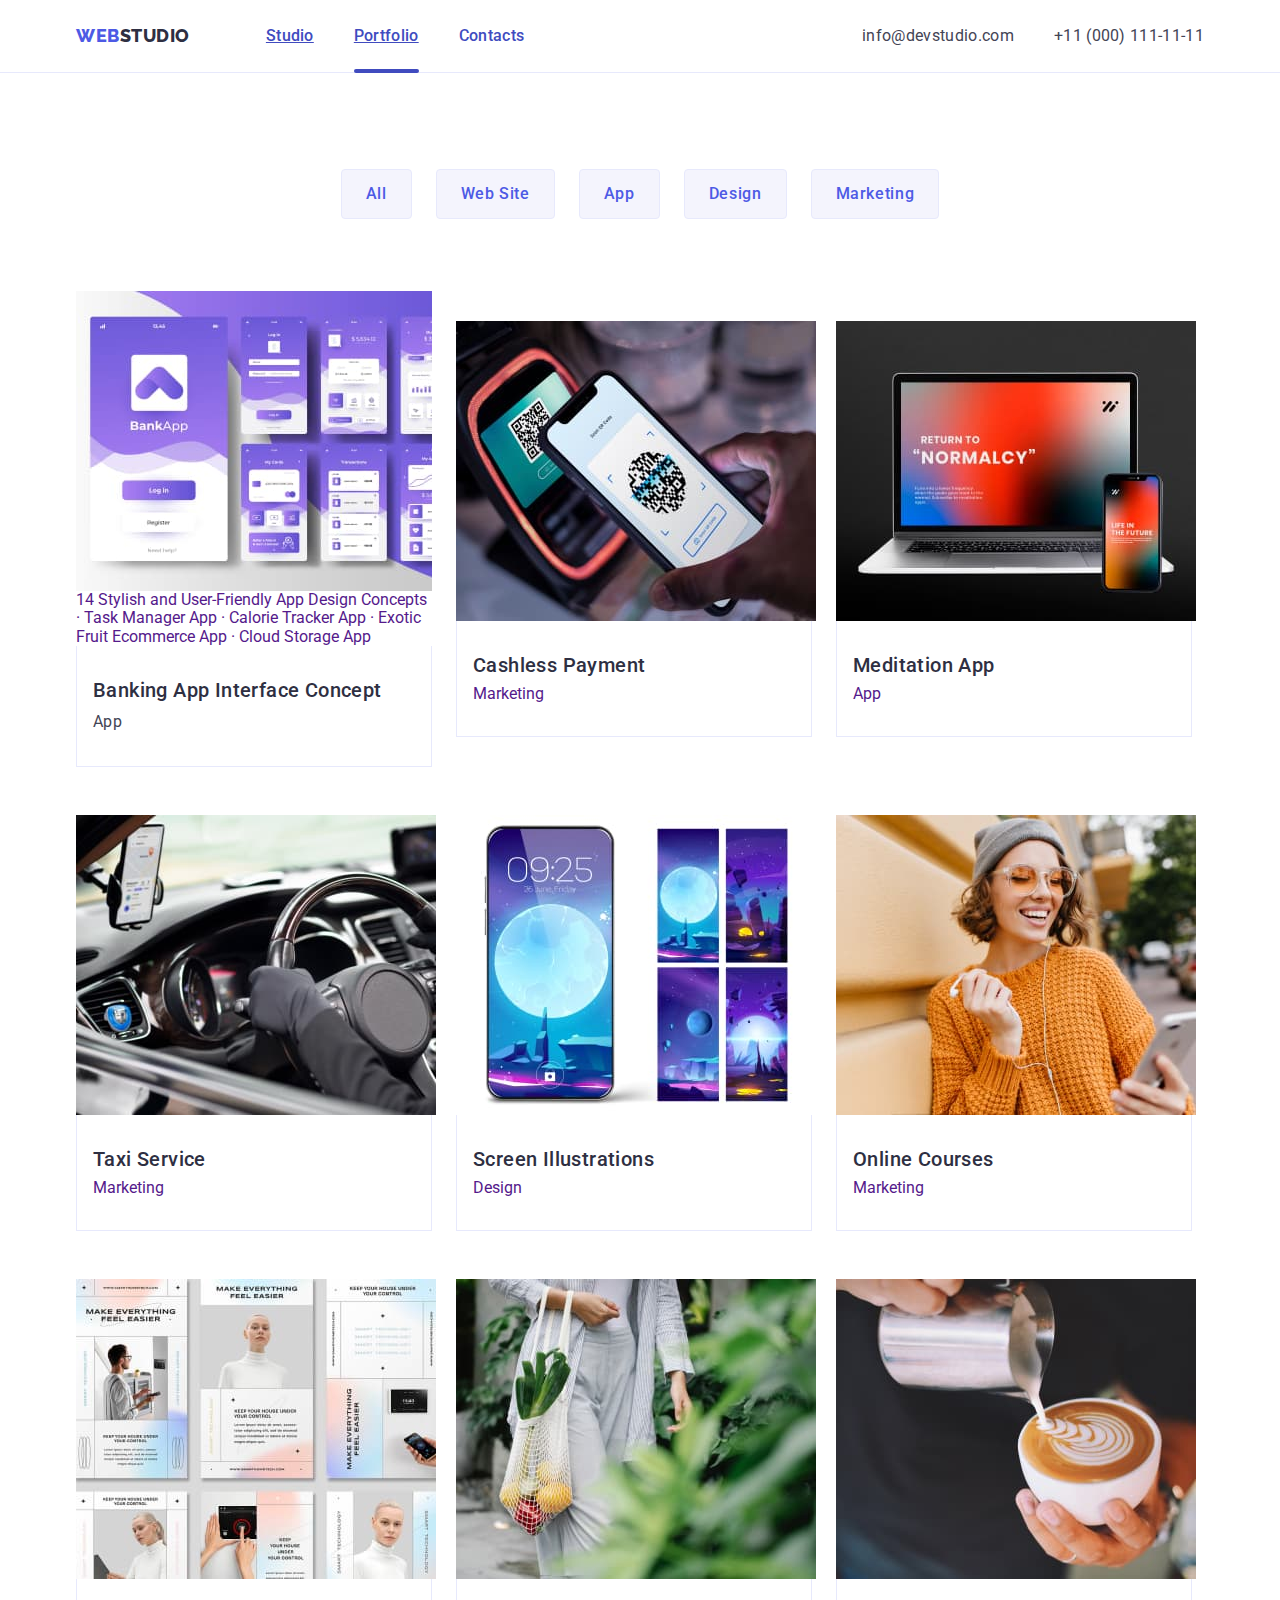
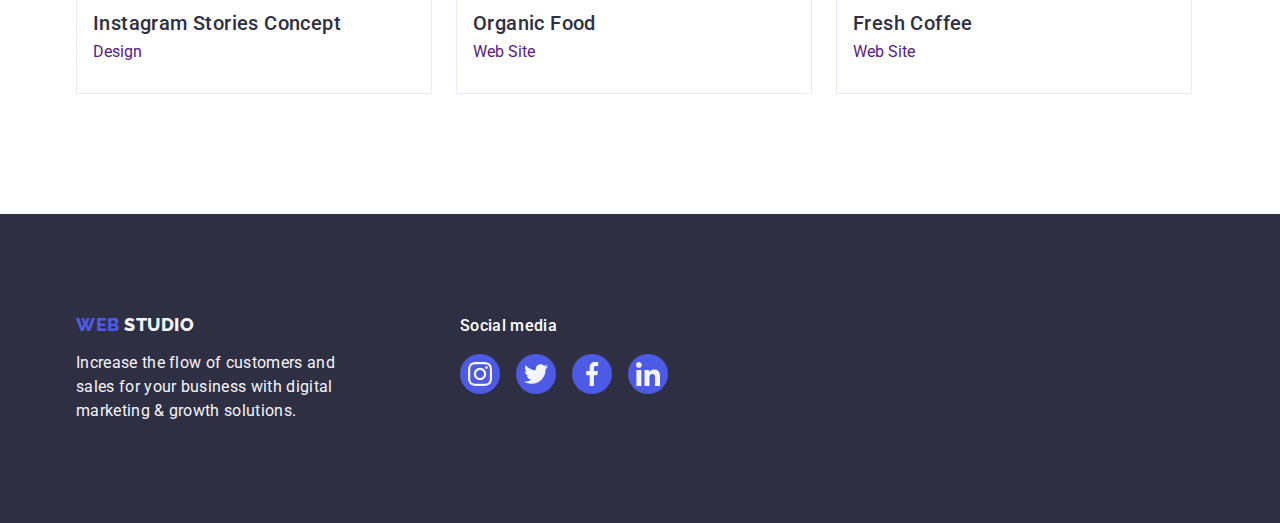
==== portfolio.html @ 6bf04307 "Update portfolio.html" ====
<!DOCTYPE html>
<html lang="en">
  <head>
    <meta charset="UTF-8" />
    <meta http-equiv="X-UA-Compatible" content="IE=edge" />
    <meta name="viewport" content="width=1440x2592, initial-scale=1.0" />
    <title>Webstudio</title>
    <link
      rel="stylesheet"
      href="https://cdnjs.cloudflare.com/ajax/libs/modern-normalize/1.0.0/modern-normalize.min.css"
    />
    <link class="link" rel="preconnect" href="https://fonts.googleapis.com" />
    <link
      class="link"
      rel="preconnect"
      href="https://fonts.gstatic.com"
      crossorigin
    />
    <link
      class="link"
      href="https://fonts.googleapis.com/css2?family=Raleway:wght@800&amp;family=Roboto:wght@400;500;700&amp;display=swap"
      rel="stylesheet"
    />
    <link class="link" rel="stylesheet" href="./css/style.css" />
  </head>
  <body class="body-fonts">
    <header class="main-logo">
      <div class="container header-styles">
        <nav class="list">
          <a href="./index.html" class="logo-link logo-hedaer link"
            >Web<span class="style-logos-logo">Studio</span></a
          >
          <!-- NAVIGATION -->
          <ul class="nav-list list">
            <li class="nav-item">
              <a class="nav-link nav-link" href="./index.html">Studio</a>
            </li>
            <li class="nav-item">
              <a class="nav-link current" href="./portfolio.html">Portfolio</a>
            </li>
            <li class="nav-item">
              <a class="nav-link link" href="">Contacts</a>
            </li>
          </ul>
        </nav>
        <!-- CONTACTS LIST -->
        <address class="address-list">
          <ul class="list address-style">
            <li>
              <a class="contact-link link" href="mailto:info@devstudio.com"
                >info@devstudio.com</a
              >
            </li>
            <li>
              <a class="contact-link link" href="tel:+110001111111"
                >+11 (000) 111-11-11</a
              >
            </li>
          </ul>
        </address>
      </div>
    </header>
    <!-- HERO -->
    <main>
      <section class="section-style-portfolio">
        <div class="container">
          <h1 hidden class="visually-hidden">Щоб було</h1>
          <ul class="button list">
            <li>
              <button class="button-all" type="button">All</button>
            </li>
            <li>
              <button class="button-all" type="button">Web Site</button>
            </li>
            <li>
              <button class="button-all" type="button">App</button>
            </li>
            <li>
              <button class="button-all" type="button">Design</button>
            </li>
            <li>
              <button class="button-all" type="button">Marketing</button>
            </li>
          </ul>
          <ul class="image list">
            <li class="image-list">
              <a href class="portfolio-link link">
                <div class="portfolio-link-warp">
                  <img
                    src="./images/portfolio1.jpg"
                    alt="Project_Card_1"
                    width="360"
                  />
                  <p>
                    14 Stylish and User-Friendly App Design Concepts · Task
                    Manager App · Calorie Tracker App · Exotic Fruit Ecommerce
                    App · Cloud Storage App
                  </p>
                </div>
                <div class="portfolio-style">
                  <h2 class="portfolio-item">Banking App Interface Concept</h2>
                  <p class="portfolio-list-text">App</p>
                </div>
              </a>
            </li>
            <li class="image-list">
              <a class="portfolio-link link" href="">
                <img
                  src="./images/portfolio2.jpg"
                  alt="Project_Card_2"
                  width="360"
                />
                <div class="portfolio-style">
                  <h2 class="portfolio-item">Cashless Payment</h2>
                  <p class="portfolio-list">Marketing</p>
                </div>
              </a>
            </li>
            <li class="image-list">
              <a class="portfolio-link link" href="">
                <img
                  src="./images/portfolio3.jpg"
                  alt="Project_Card_3"
                  width="360"
                />
                <div class="portfolio-style">
                  <h2 class="portfolio-item">Meditation App</h2>
                  <p class="portfolio-list">App</p>
                </div>
              </a>
            </li>
            <li class="image-list">
              <a class="portfolio-link link" href="">
                <img
                  src="./images/portfolio4.jpg"
                  alt="Project_Card_4"
                  width="360"
                />
                <div class="portfolio-style">
                  <h2 class="portfolio-item">Taxi Service</h2>
                  <p class="portfolio-list">Marketing</p>
                </div>
              </a>
            </li>
            <li class="image-list">
              <a class="portfolio-link link" href="">
                <img
                  src="./images/portfolio5.jpg"
                  alt="Project_Card_5"
                  width="360"
                />
                <div class="portfolio-style">
                  <h2 class="portfolio-item">Screen Illustrations</h2>
                  <p class="portfolio-list">Design</p>
                </div>
              </a>
            </li>
            <li class="image-list">
              <a class="portfolio-link link" href="">
                <img
                  src="./images/portfolio6.jpg"
                  alt="Project_Card_6"
                  width="360"
                />
                <div class="portfolio-style">
                  <h2 class="portfolio-item">Online Courses</h2>
                  <p class="portfolio-list">Marketing</p>
                </div>
              </a>
            </li>
            <li class="image-list">
              <a class="portfolio-link link" href="">
                <img
                  src="./images/portfolio7.jpg"
                  alt="Project_Card_7"
                  width="360"
                />
                <div class="portfolio-style">
                  <h2 class="portfolio-item">Instagram Stories Concept</h2>
                  <p class="portfolio-list">Design</p>
                </div>
              </a>
            </li>
            <li class="image-list">
              <a class="portfolio-link link" href="">
                <img
                  src="./images/portfolio8.jpg"
                  alt="Project_Card_8"
                  width="360"
                />
                <div class="portfolio-style">
                  <h2 class="portfolio-item">Organic Food</h2>
                  <p class="portfolio-list">Web Site</p>
                </div>
              </a>
            </li>
            <li class="image-list">
              <a class="portfolio-link link" href="">
                <img
                  src="./images/portfolio9.jpg"
                  alt="Project_Card_9"
                  width="360"
                />
                <div class="portfolio-style">
                  <h2 class="portfolio-item">Fresh Coffee</h2>
                  <p class="portfolio-list">Web Site</p>
                </div>
              </a>
            </li>
          </ul>
        </div>
      </section>
    </main>
    <footer class="logo-color-list">
      <div class="portfolio-container container">
        <div class="portfolio-logo">
          <a class="logo-link logo-footer link" href="./index.html">
            Web <span class="footer-logo">Studio</span></a
          >
          <p class="footer-item">
            Increase the flow of customers and sales for your business with
            digital marketing & growth solutions.
          </p>
        </div>
        <div>
          <p class="portfolio-media">Social media</p>
          <ul class="social-media-list list">
            <li class="social-media-item">
              <a href="" class="social-items">
                <svg class="media-logo" width="24" height="24">
                  <use href="./images/icons.svg#icon-instagram"></use>
                </svg>
              </a>
            </li>
            <li class="social-media-item">
              <a href="" class="social-items">
                <svg class="media-logo" width="24" height="24">
                  <use href="./images/icons.svg#icon-twitter"></use>
                </svg>
              </a>
            </li>
            <li class="social-media-item">
              <a href="" class="social-items">
                <svg class="media-logo" width="24" height="24">
                  <use href="./images/icons.svg#icon-facebook"></use>
                </svg>
              </a>
            </li>
            <li class="social-media-item">
              <a href="" class="social-items">
                <svg class="media-logo" width="24" height="24">
                  <use href="./images/icons.svg#icon-linkedin"></use>
                </svg>
              </a>
            </li>
          </ul>
        </div>
      </div>
    </footer>
  </body>
</html>
---- css/style.css ----
:root {
    --background-color: #ffffff;
    --color-button: #FFFFFF;
    --background-button: #404BBF;
}

p,
h1,
h2,
h3,
h4,
h5,
h6 {
    margin: 0;
}

ul,
ol {
    margin: 0;
    padding: 0;
}


.body-fonts {
    font-family: 'Roboto', sans-serif;
    color: #434455;
    background-color: #ffffff;
}

.link {
    text-decoration: none;
}

.list {
    list-style: none;
    margin: 0;
    padding: 0;
}

.footer-list-syle {
    background-color: #2e2f42
}

/* LOGO */

.logo-linked link {
    font-family: 'Raleway';
    font-style: normal;
    font-weight: 800;
    font-size: 18px;
    line-height: 21px;
    letter-spacing: 0.03em;
    text-transform: uppercase;
    color: #4D5AE5;
    margin-right: 76;
}


.address-list {
    font-style: normal;
    color: #434455;
}

/* CONTACTS */
.nav-link {
    font-family: 'Roboto';
    font-style: normal;
    font-weight: 500;
    font-size: 16px;
    line-height: 24px;
    letter-spacing: 0.02em;
    color: #2E2F42;
    padding: 24px 0;
    display: block;
    margin: auto;
    flex: none;
    order: 1;
    flex-grow: 0;
    position: relative;
    transition: color 250ms cubic-bezier(0.4, 0, 0.2, 1);
    color: #404bbf;
}

.nav-link.current {
    color: #404bbf;
    transition: color 250ms cubic-bezier(0.4, 0, 0.2, 1);
}

.nav-link::after {
    content: '';
    position: absolute;
    left: 0;
    bottom: -1px;
    height: 4px;
    width: 100%;
    height: 4px;
    background-color: #404bbf;
    border-radius: 2px;
    transition: transform 250ms linear;
    transform: scaleX(0);
    transform-origin: right;
}

.nav-link:hover::after,
.nav-link:focus::after,
.nav-link.current::after {
    transform: scaleX(1);
    transform-origin: left;
}

.nav-list {
    display: flex;
    gap: 40px;
    margin: 0 auto;
}


.contact-link {
    font-family: 'Roboto';
    font-style: normal;
    font-weight: 400;
    font-size: 16px;
    line-height: 24px;
    letter-spacing: 0.02em;
    color: #434455;
    transition: color 250ms cubic-bezier(0.4, 0, 0.2, 1);
}

.address-style {
    display: flex;
    gap: 40px;
}

.address-list {
    margin-left: auto;
}


.contact-link:hover,
.contact-link:focus,
.nav-link:hover,
.nav-link:focus {
    color: var(--color-primary);
}

:root {
    --color-primary: #404bbf;
}

/* BUTTON */

.text-style {
    font-family: 'Roboto';
    font-style: normal;
    font-weight: 900;
    font-size: 56px;
    line-height: 1.07;
    text-align: center;
    letter-spacing: 0.02em;
    color: #FFFFFF;
    max-width: 496px;
    margin: auto;
    margin-bottom: 64px;
}

.section-style {
    background-color: #2e2f42;
    background-image: linear-gradient(rgba(46, 47, 66, 0.7), rgba(46, 47, 66, 0.7)), url(../images/hero-logo.jpg);
    max-width: 1440px;
    background-repeat: no-repeat;
    background-position: center;
    background-size: cover;
    margin: 0 auto;
}

/* BUTTON */

.btn-style {
    font-family: "Roboto", sans-serif;
    font-style: normal;
    font-weight: 500;
    font-size: 16px;
    line-height: 1.5;
    letter-spacing: 0.04em;
    color: #FFFFFF;
    background-color: #4D5AE5;
    cursor: pointer;
    transition: background-color 250ms cubic-bezier(0.4, 0, 0.2, 1);
}

.btn-style {
    min-width: 169px;
    height: 56px;
    border: none;
    border-radius: 4px;
    display: block;
    margin: auto;
}

.btn-style:focus,
.btn-style:hover {
    background-color: #404BBF;
}

.section-style {
    color: #2e2f42;
    padding: 188px 0;
}

/* HERO */

.hero-list {
    font-weight: 500;
    font-size: 20px;
    line-height: 1.2;
    letter-spacing: 0.02em;
    text-transform: capitalize;
    color: #2E2F42;
    margin-bottom: 8px;

}

.hero-item {
    font-size: 16px;
    line-height: 1.5;
    letter-spacing: 0.02em;
    color: #434455;
    margin: auto;
}

.hero-item-list {
    background-color: #FFFFFF;
    width: calc((100% - 72px) / 4)
}

.section-style-hero {
    padding: 120px 0;
}

.visually-hidden {
    position: absolute;
    width: 1px;
    height: 1px;
    margin: -1px;
    border: 0;
    padding: 0;
    white-space: nowrap;
    clip-path: inset(100%);
    clip: rect(0 0 0 0);
    overflow: hidden;
}

.hero-item-lists {
    gap: 24px;
}

/* GOAL LIST */

.goal-list {
    font-weight: 700;
    font-size: 36px;
    line-height: 1.11;
    text-align: center;
    letter-spacing: 0.02em;
    text-transform: capitalize;
    color: #2E2F42;
    margin-bottom: 72px;
}

.goal-item-list {
    background-color: #FFFFFF;
    width: calc((100% - 48px) / 3);
}

.list-goal {
    display: flex;
    gap: 24px;
}

.goal-style {
    padding-bottom: 120px;
}

/* TEAM */

.team {
    font-weight: 700;
    font-size: 36px;
    line-height: 1.11;
    text-align: center;
    letter-spacing: 0.02em;
    text-transform: capitalize;
    color: #2e2f42;
    background-color: #F4F4FD;
}

.team-list {
    font-weight: 700;
    font-size: 36px;
    line-height: 1.11;
    text-align: center;
    letter-spacing: 0.02em;
    text-transform: capitalize;
    color: #2e2f42;
    margin-bottom: 72px;
}

.team-item {
    font-weight: 500;
    font-size: 20px;
    line-height: 1.2;
    text-align: center;
    letter-spacing: 0.02em;
    color: #2e2f42;
    margin-bottom: 8px;
}

.team-post {
    font-weight: 400;
    font-size: 16px;
    line-height: 1.5;
    text-align: center;
    letter-spacing: 0.02em;
    color: #434455;

}

.team-item-list {
    background-color: #FFFFFF;
    border-radius: 0px 0px 4px 4px;
    box-shadow: 0px 1px 6px rgba(46, 47, 66, 0.08), 0px 1px 1px rgba(46, 47, 66, 0.16), 0px 2px 1px rgba(46, 47, 66, 0.08);
}

.team {
    padding: 120px 0;
}

.ul-list {
    gap: 24px;
    display: flex;
}

.team-name {
    padding: 32px 16px;
    text-align: center;
    margin-bottom: 8px;
}



/* FUTER PORFOLIO */

.style-logos-item {
    color: #2e2f42;
}

.footer-logo {
    font-family: 'Raleway', sans-serif;
    font-weight: 800;
    font-size: 18px;
    line-height: 1.17;
    letter-spacing: 0.03em;
    text-transform: uppercase;
    color: #F4F4FD;
}

.portfolio-item {
    font-family: 'Roboto';
    font-style: normal;
    font-weight: 400;
    font-size: 16px;
    line-height: 1.5;
    color: #F4F4FD;
    letter-spacing: 0.02em;
}

/* HEADER LOGO */
.style-logos-logo {
    color: #2E2F42;

}

/* FOTER LOGO */

.style-logos-down {
    color: #F4F4FD;
}

.logo-color-list {
    background-color: #2e2f42;
    padding: 100px 0;
}

.footer-item {
    font-style: normal;
    font-weight: 400;
    font-size: 16px;
    line-height: 1.5;
    letter-spacing: 0.02em;
    color: #F4F4FD;
    margin: 0;
    width: 264px;
}

/* HEADER LOGO  */

.logo-link {
    font-family: 'Raleway', sans-serif;
    font-style: normal;
    font-weight: 800;
    font-size: 18px;
    line-height: 1.17;
    letter-spacing: 0.03em;
    text-transform: uppercase;
    color: #4d5ae5;
}

.logo-hedaer {
    margin-right: 76px
}

.logo-footer {
    display: inline-block;
    margin-bottom: 16px;
}

/* Portfolio */

.list {
    list-style: none;
}

.section-style-portfolio {
    padding-top: 96px;
    padding-bottom: 120px;
}

/* Button Portfolio */

.button-all {
    font-family: "Roboto", sans-serif;
    font-weight: 500;
    font-size: 16px;
    line-height: 1.5;
    letter-spacing: 0.04em;
    cursor: pointer;
    color: #4d5ae5;
    background-color: #F4F4FD;
    transition: color 250ms cubic-bezier(0.4, 0, 0.2, 1),
        background-color 250ms cubic-bezier(0.4, 0, 0.2, 1),
        border-color 250ms cubic-bezier(0.4, 0, 0.2, 1),
        box-shadow 250ms cubic-bezier(0.4, 0, 0.2, 1);
}

.button-all {
    padding: 12px 24px;
    border: 1px solid #e7e9fc;
    border-radius: 4px;
}

.button-all:hover,
.button-all:focus {
    background: var(--background-button);
    color: var(--color-button);
    border: 1px solid transparent;
    box-shadow: 0px 3px 1px rgba(0, 0, 0, 0.1), 0px 2px 1px rgba(0, 0, 0, 0.08), 0px 2px 2px rgba(0, 0, 0, 0.12);
}

.link {
    text-decoration: none;
    display: block;
}

.link:hover {
    box-shadow:
        0px 1px 6px rgba(46, 47, 66, 0.08),
        0px 1px 1px rgba(46, 47, 66, 0.16),
        0px 2px 1px rgba(46, 47, 66, 0.08);
}

.link:focus {
    box-shadow:
        0px 1px 6px rgba(46, 47, 66, 0.08),
        0px 1px 1px rgba(46, 47, 66, 0.16),
        0px 2px 1px rgba(46, 47, 66, 0.08);
}

.portfolio-item {
    font-weight: 500;
    font-size: 20px;
    line-height: 1.2;
    letter-spacing: 0.02em;
    color: #2e2f42;
    margin-bottom: 8px;
}

.portfolio-list-text {
    font-size: 16px;
    line-height: 1.5;
    letter-spacing: 0.02em;
    color: #434455;
}

.portfolio-link {
    transition: box-shadow 250ms cubic-bezier(0.4, 0, 0.2, 1);
}

.portfolio-link-warp {
    position: relative;
    overflow: hidden;
}

.portfolio-link-warp:hover,
.portfolio-link-warp:focus {
    transform: translateY(0%);
}

.paragrahp-text {
    position: absolute;
    top: 0;
    color: #F4F4FD;
    font-weight: 400;
    font-size: 16px;
    line-height: 24px;
    letter-spacing: 0.02em;
    background: #4D5AE5;
    left: 0;
    width: 100%;
    height: 100%;
    padding: 40px 32px;
    transform: translateY(100%);
    transition: transform 250ms cubic-bezier(0.4, 0, 0.2, 1);
}

.image-list {
    width: calc((100% - 60px)/3);
    position: relative;
}

.main-logo {
    border-bottom: 1px solid #e7e9fc
}

.button {
    justify-content: center;
    gap: 24px;
    margin-bottom: 72px;
}

.portfolio-style {
    padding: 32px 16px;
    border: 1px solid #e7e9fc;
    border-top: none;
}

.portfolio-container {
    display: flex;
    align-items: baseline;
}

.portfolio-logo {
    margin-right: 120px
}

.portfolio-media {
    font-weight: 500;
    font-size: 16px;
    line-height: 1.5;
    letter-spacing: 0.02em;
    color: #FFFFFF;
    margin-bottom: 16px;
}


/* IMAGE */
img {
    display: block;
}

.image {
    flex-wrap: wrap;
    column-gap: 24px;
    row-gap: 48px;
}


/* HEADER */

.header-style {
    border-bottom: 1px solid #e7e9fc;
    box-shadow: 0px 2px 1px rgba(46, 47, 66, 0.08),
        0px 1px 1px rgba(46, 47, 66, 0.16),
        0px 1px 6px rgba(46, 47, 66, 0.08);
}

.header-styles {
    display: flex;
    align-items: center;
}

.container {
    width: 1158px;
    padding: 0 15px;
    margin: 0 auto;
}

.list {
    display: flex;
    align-items: center;
}


.icon-list {
    display: flex;
    align-items: center;

    height: 112px;
    background-color: #f4f4fd;
    border-radius: 4px;
    margin-bottom: 8px;
    align-items: center;
    justify-content: center;
}

.icon-item {
    display: flex;
    justify-content: center;
}

.icon-listen {
    display: flex;
    gap: 24px;
    justify-content: center;
}


.icons-list {
    width: 40px;
    height: 40px;
}

.icon-link {
    width: 100%;
    height: 100%;
    background-color: #4d5ae5;
    border-radius: 50%;
    display: flex;
    align-items: center;
    justify-content: center;
    transition: background-color 250ms cubic-bezier(0.4, 0, 0.2, 1);
}

.icon-link:hover {
    background-color: #404bbf;
}

.icon-link:focus {
    background-color: #404bbf;
}

.icon-items {
    fill: #f4f4fd;
}

.futer-logotype {
    padding-top: 120px;
    padding-bottom: 120px;
}

.futer-fonts {
    font-size: 36px;
    line-height: 1.11;
    color: #2e2f42;
    margin-bottom: 72px;
    text-align: center;
}

.futer-client {
    display: flex;
    gap: 24px;
}

.list-client {
    width: calc((100% - 120px) / 6);
    height: 88px;
}

.client-item {
    width: 100%;
    height: 100%;
    border: 1px solid #8e8f99;
    border-radius: 4px;
    display: flex;
    align-items: center;
    justify-content: center;
    color: #8e8f99;
    transition: border-color 250ms cubic-bezier(0.4, 0, 0.2, 1),
        color 250ms cubic-bezier(0.4, 0, 0.2, 1)
}

.client-item:hover {
    border-color: #404bbf;
    color: #404bbf;
}

.client-item:focus {
    color: #404bbf;
    border-color: #404bbf;
}

.client-logo {
    fill: currentColor;
}

.footer-container {
    display: flex;
    align-items: baseline;
}

.footer-font {
    margin-right: 120px;
}

.social-media {
    font-weight: 500;
    font-size: 16px;
    line-height: 1.5;
    letter-spacing: 0.02em;
    color: #FFFFFF;
    margin-bottom: 16px;
}

.social-media-list {
    display: flex;
    gap: 16px;
}

.social-media-item {
    width: 40px;
    height: 40px;
}

.social-items {
    width: 100%;
    height: 100%;
    background-color: #4d5ae5;
    border-radius: 50%;
    display: flex;
    align-items: center;
    justify-content: center;
    transition: background-color 250ms cubic-bezier(0.4, 0, 0.2, 1);
}

.social-items:hover {
    background-color: #31d0aa;
}

.social-items:focus {
    background-color: #31d0aa;
}

.media-logo {
    fill: #f4f4fd;
}

.backdrop {
    position: fixed;
    top: 0;
    left: 0;
    height: 100%;
    background-color: rgba(46, 47, 66, 0.4);
    transition: opacity 250ms cubic-bezier(0.4, 0, 0.2, 1), visibility 250ms cubic-bezier(0.4, 0, 0.2, 1);
    width: 100%;
}

.is-hidden {
    opacity: 0;
    visibility: hidden;
    pointer-events: none;
}

.modal {
    position: absolute;
    top: 50%;
    left: 50%;
    transform: translate(-50%, -50%) scale(1);
    width: 408px;
    min-height: 584px;
    background: #fcfcfc;
    box-shadow: 0px 1px 1px rgba(0, 0, 0, 0.14), 0px 1px 3px rgba(0, 0, 0, 0.12), 0px 2px 1px rgba(0, 0, 0, 0.2);
    border-radius: 4px;
    transition: transform 250ms cubic-bezier(0.4, 0, 0.2, 1);
}

.modal-close-btn {
    position: absolute;
    top: 24px;
    right: 24px;
    width: 24px;
    height: 24px;
    border-radius: 50%;
    display: flex;
    align-items: center;
    justify-content: center;
    background-color: #e7e9fc;
    border: 1px solid rgba(0, 0, 0, 0.1);
    padding: 0;
    cursor: pointer;
    transition: background-color 250ms cubic-bezier(0.4, 0, 0.2, 1), border 250ms cubic-bezier(0.4, 0, 0.2, 1);
}

.modal-close-btn:hover,
.modal-close-btn:focus {
    color: #ffffff;
    background-color: #404bbf;
    border: none;
}


.modal-close-btn-icon {
    transition: fill 250ms cubic-bezier(0.4, 0, 0.2, 1);
}

.modal-close-btn:hover,
.modal-close-btn:focus {
    fill: #ffffff;
}
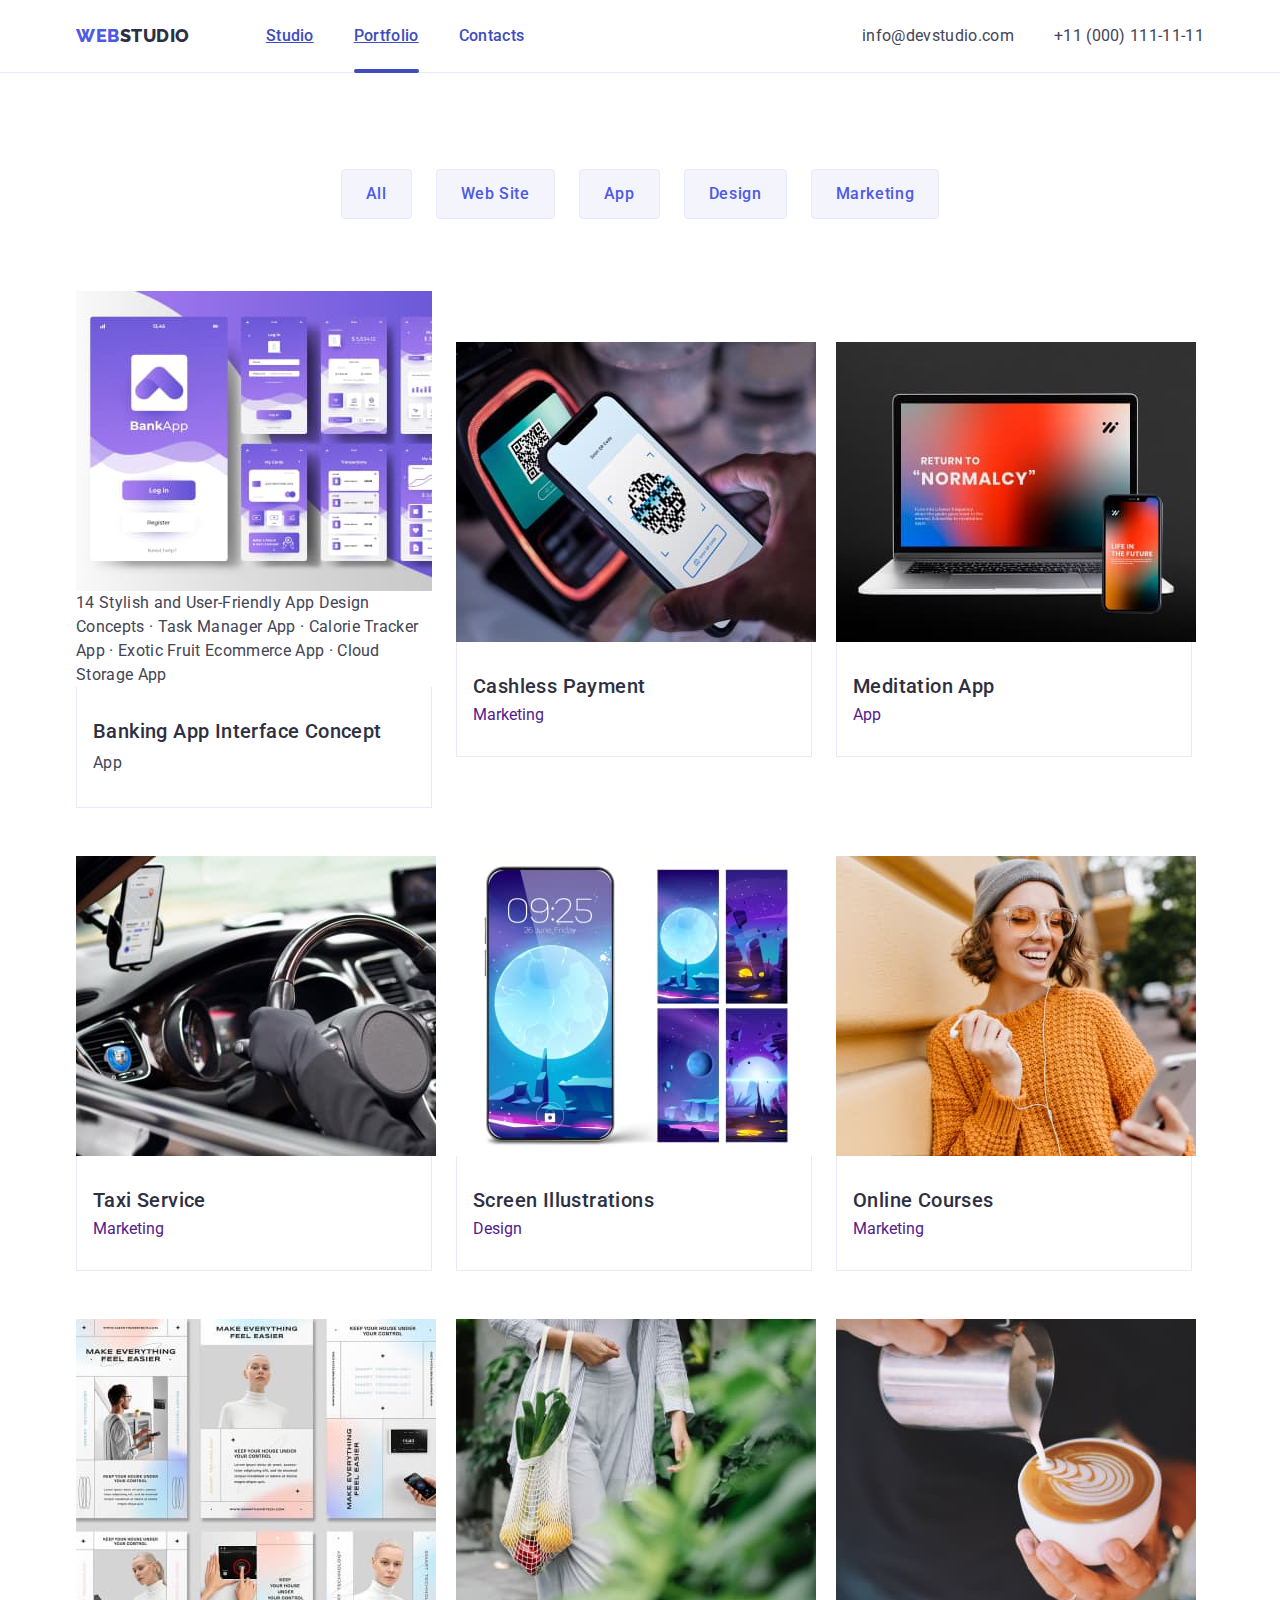
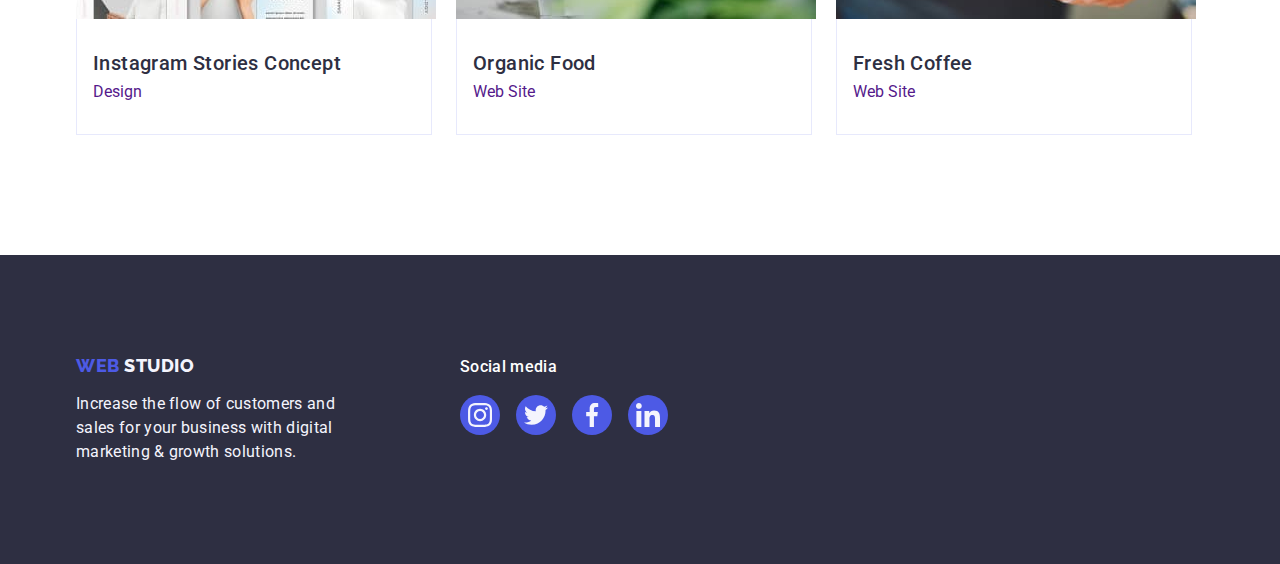
==== commit 173de316: "Update portfolio.html" ====
--- a/portfolio.html
+++ b/portfolio.html
@@ -91,7 +91,7 @@
                     alt="Project_Card_1"
                     width="360"
                   />
-                  <p>
+                  <p class="portfolio-list-text">
                     14 Stylish and User-Friendly App Design Concepts · Task
                     Manager App · Calorie Tracker App · Exotic Fruit Ecommerce
                     App · Cloud Storage App
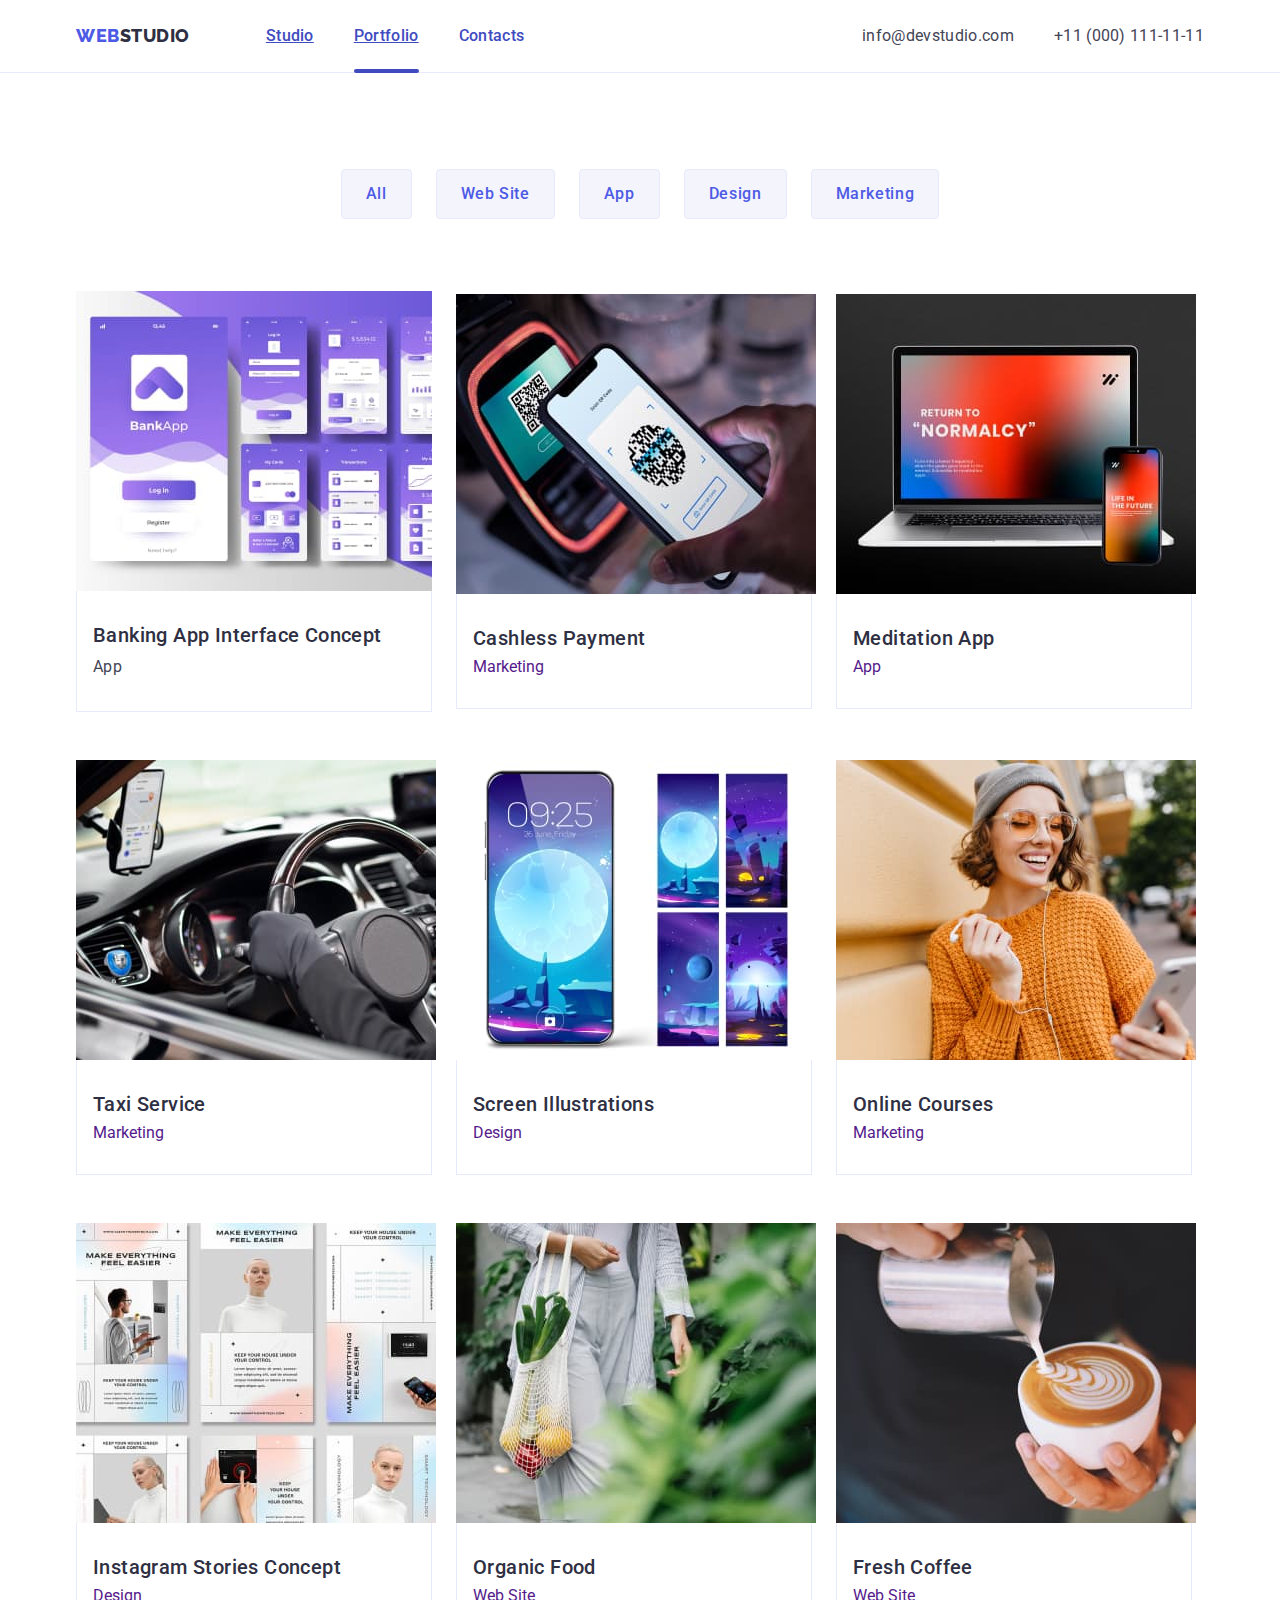
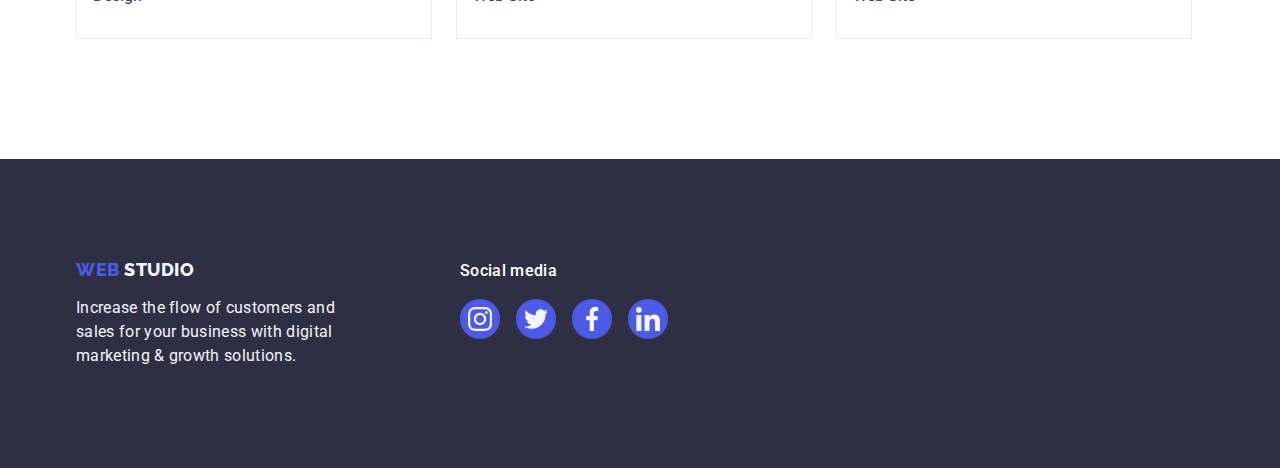
==== commit 6bde22bb: "Update portfolio.html" ====
--- a/portfolio.html
+++ b/portfolio.html
@@ -91,7 +91,7 @@
                     alt="Project_Card_1"
                     width="360"
                   />
-                  <p class="portfolio-list-text">
+                  <p class="paragrahp-text">
                     14 Stylish and User-Friendly App Design Concepts · Task
                     Manager App · Calorie Tracker App · Exotic Fruit Ecommerce
                     App · Cloud Storage App
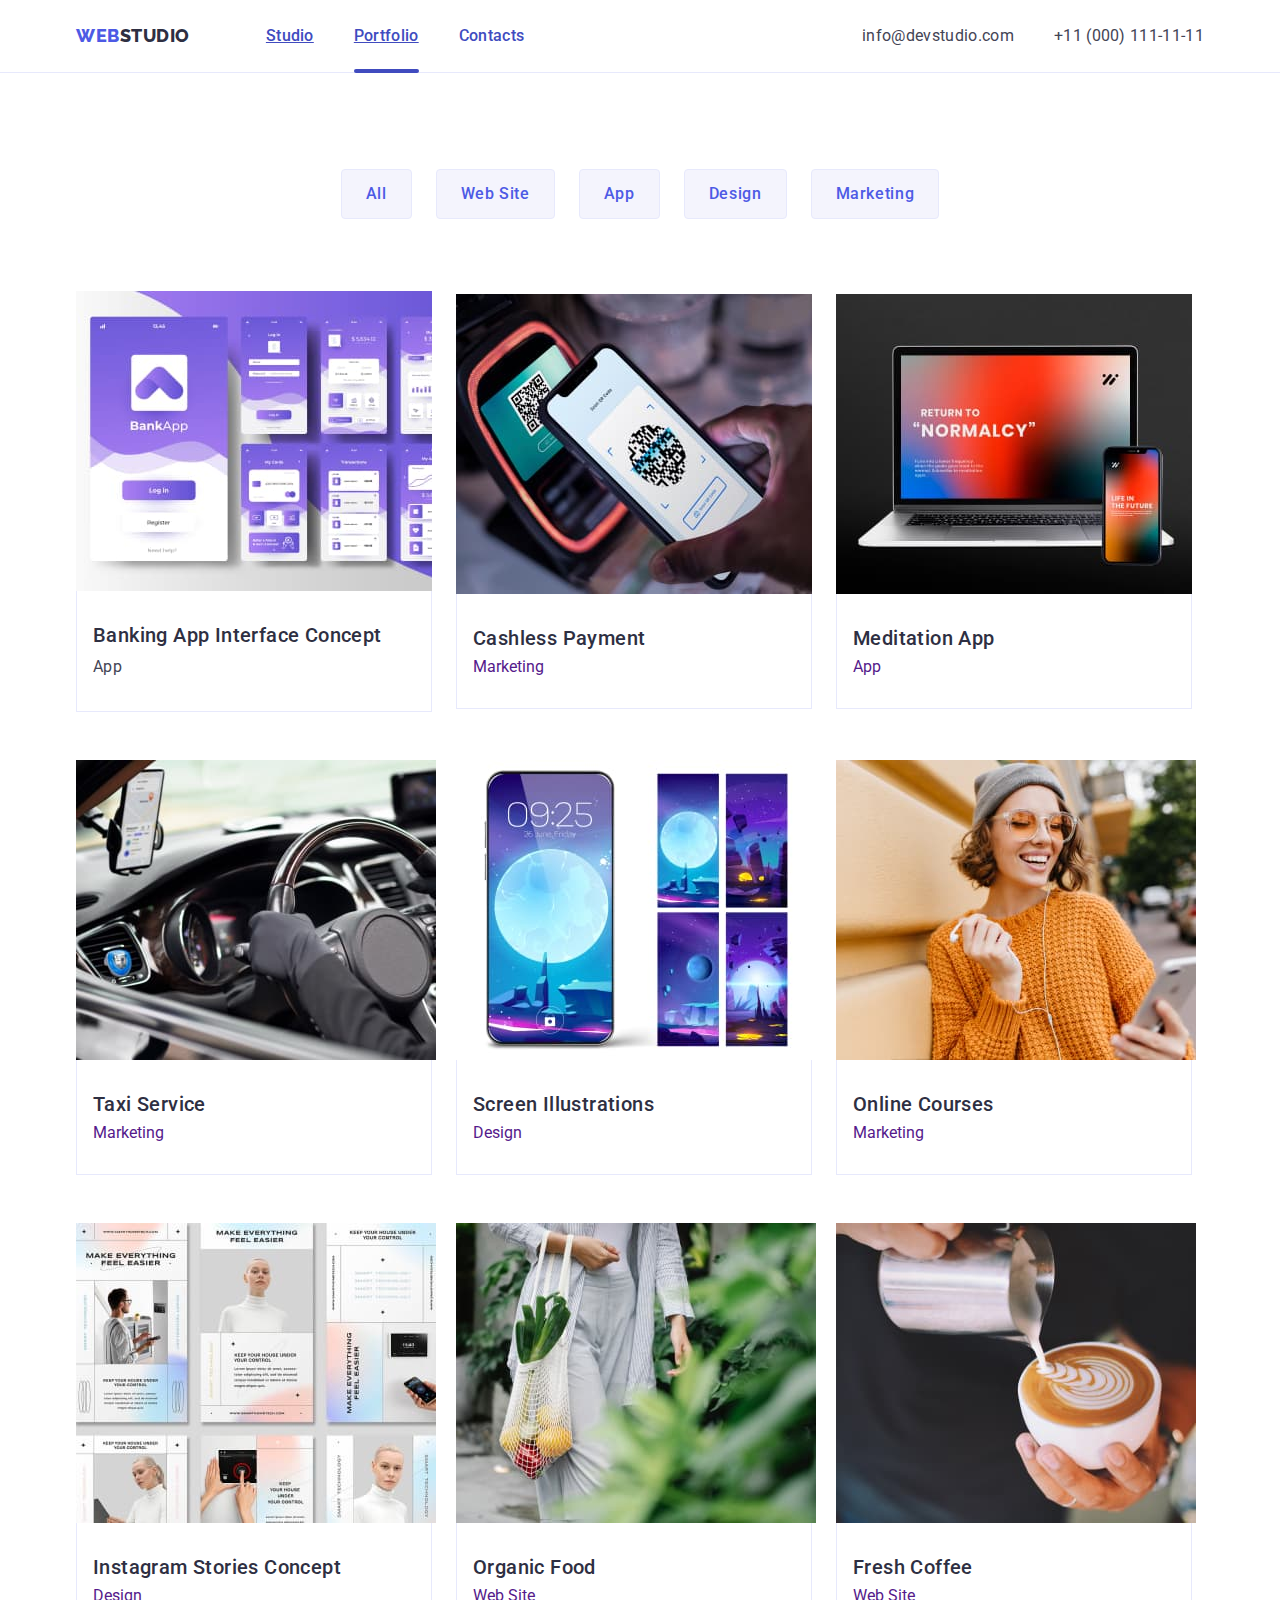
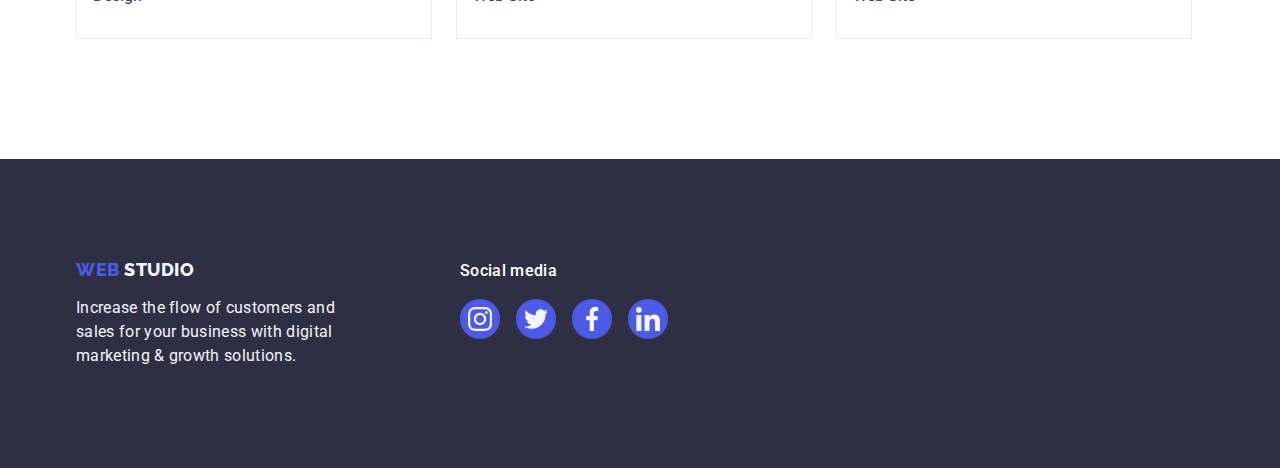
==== commit e179b474: "Update portfolio.html" ====
--- a/portfolio.html
+++ b/portfolio.html
@@ -105,11 +105,18 @@
             </li>
             <li class="image-list">
               <a class="portfolio-link link" href="">
+                <div class="portfolio-link-warp">
                 <img
                   src="./images/portfolio2.jpg"
                   alt="Project_Card_2"
                   width="360"
                 />
+                <p class="paragrahp-text">
+                  14 Stylish and User-Friendly App Design Concepts · Task
+                  Manager App · Calorie Tracker App · Exotic Fruit Ecommerce
+                  App · Cloud Storage App
+                </p>
+              </div>
                 <div class="portfolio-style">
                   <h2 class="portfolio-item">Cashless Payment</h2>
                   <p class="portfolio-list">Marketing</p>
@@ -118,11 +125,17 @@
             </li>
             <li class="image-list">
               <a class="portfolio-link link" href="">
+                <div class="portfolio-link-warp">
                 <img
                   src="./images/portfolio3.jpg"
                   alt="Project_Card_3"
                   width="360"
                 />
+                <p class="paragrahp-text">
+                  14 Stylish and User-Friendly App Design Concepts · Task
+                  Manager App · Calorie Tracker App · Exotic Fruit Ecommerce
+                  App · Cloud Storage App
+                </p>
                 <div class="portfolio-style">
                   <h2 class="portfolio-item">Meditation App</h2>
                   <p class="portfolio-list">App</p>
--- a/css/style.css
+++ b/css/style.css
@@ -510,12 +510,13 @@
     overflow: hidden;
 }
 
-.portfolio-link-warp:hover,
-.portfolio-link-warp:focus {
-    transform: translateY(0%);
-}
+.portfolio-link:hover .paragrahp-text,
+.portfolio-link:focus .paragrahp-text {
+transform: translateY(0%);
+} 
 
 .paragrahp-text {
+    display: block;
     position: absolute;
     top: 0;
     color: #F4F4FD;
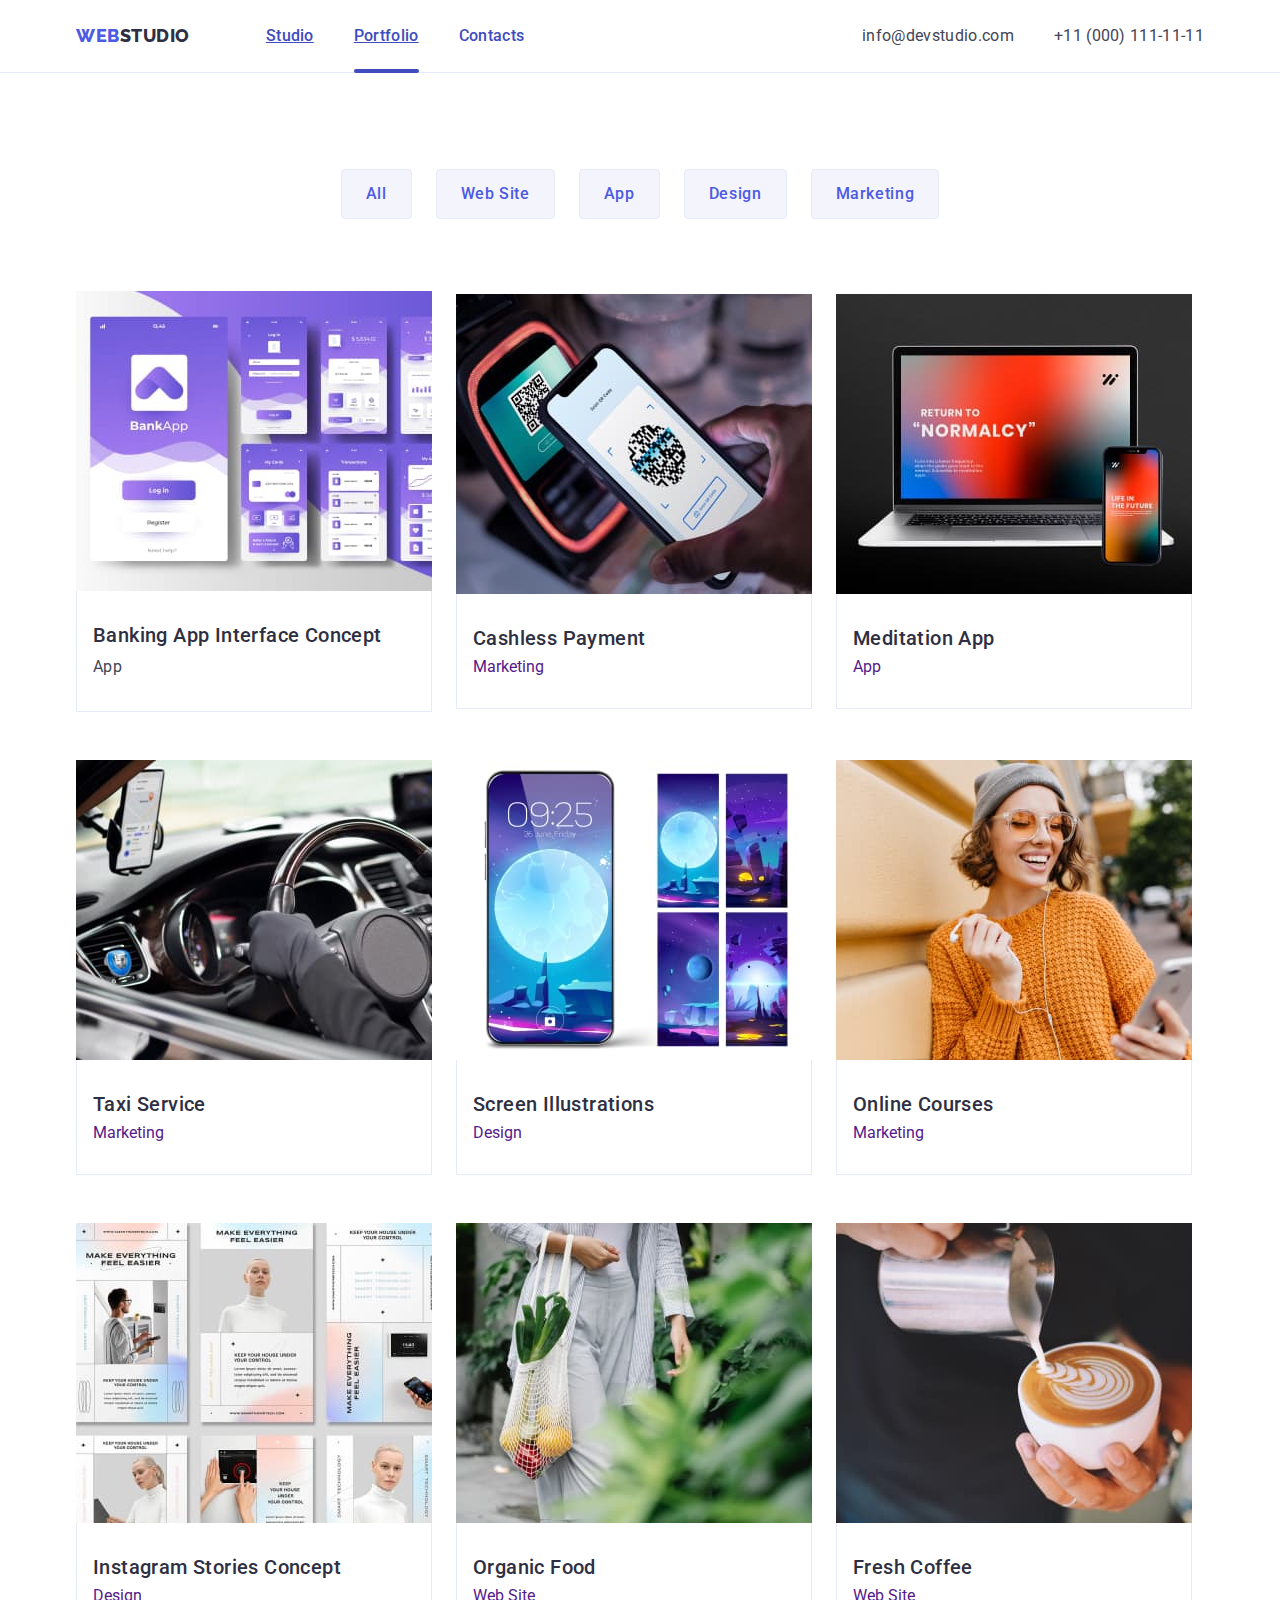
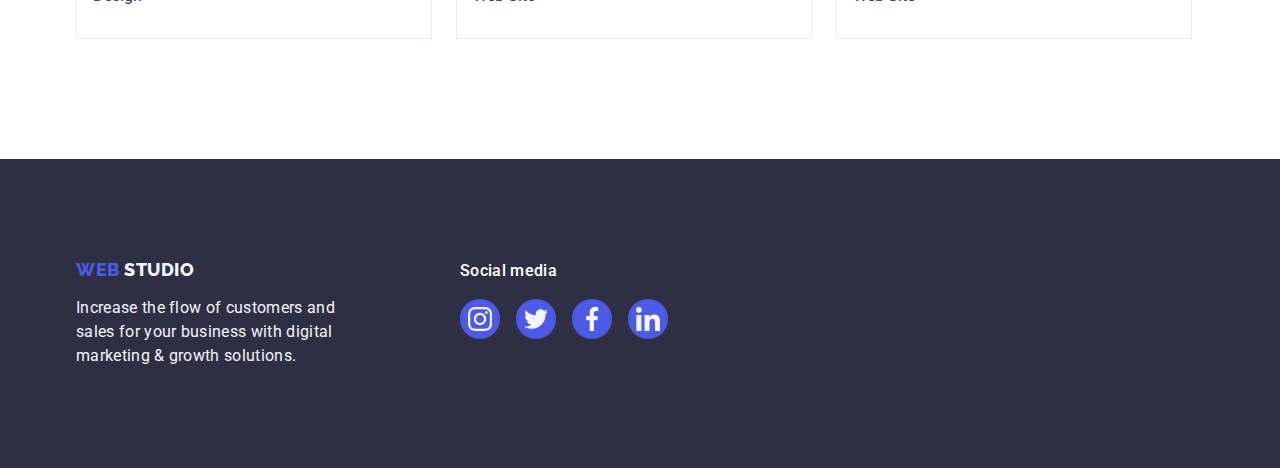
==== commit 77b2fa77: "Update portfolio.html" ====
--- a/portfolio.html
+++ b/portfolio.html
@@ -136,6 +136,7 @@
                   Manager App · Calorie Tracker App · Exotic Fruit Ecommerce
                   App · Cloud Storage App
                 </p>
+                </div>
                 <div class="portfolio-style">
                   <h2 class="portfolio-item">Meditation App</h2>
                   <p class="portfolio-list">App</p>
@@ -144,11 +145,18 @@
             </li>
             <li class="image-list">
               <a class="portfolio-link link" href="">
+                <div class="portfolio-link-warp">
                 <img
                   src="./images/portfolio4.jpg"
                   alt="Project_Card_4"
                   width="360"
                 />
+                <p class="paragrahp-text">
+                  14 Stylish and User-Friendly App Design Concepts · Task
+                  Manager App · Calorie Tracker App · Exotic Fruit Ecommerce
+                  App · Cloud Storage App
+                </p>
+                </div>
                 <div class="portfolio-style">
                   <h2 class="portfolio-item">Taxi Service</h2>
                   <p class="portfolio-list">Marketing</p>
@@ -156,12 +164,19 @@
               </a>
             </li>
             <li class="image-list">
+              <div class="portfolio-link-warp">
               <a class="portfolio-link link" href="">
                 <img
                   src="./images/portfolio5.jpg"
                   alt="Project_Card_5"
                   width="360"
                 />
+                <p class="paragrahp-text">
+                  14 Stylish and User-Friendly App Design Concepts · Task
+                  Manager App · Calorie Tracker App · Exotic Fruit Ecommerce
+                  App · Cloud Storage App
+                </p>
+                </div>
                 <div class="portfolio-style">
                   <h2 class="portfolio-item">Screen Illustrations</h2>
                   <p class="portfolio-list">Design</p>
@@ -170,11 +185,18 @@
             </li>
             <li class="image-list">
               <a class="portfolio-link link" href="">
+                <div class="portfolio-link-warp">
                 <img
                   src="./images/portfolio6.jpg"
                   alt="Project_Card_6"
                   width="360"
                 />
+                <p class="paragrahp-text">
+                  14 Stylish and User-Friendly App Design Concepts · Task
+                  Manager App · Calorie Tracker App · Exotic Fruit Ecommerce
+                  App · Cloud Storage App
+                </p>
+                </div>
                 <div class="portfolio-style">
                   <h2 class="portfolio-item">Online Courses</h2>
                   <p class="portfolio-list">Marketing</p>
@@ -183,11 +205,18 @@
             </li>
             <li class="image-list">
               <a class="portfolio-link link" href="">
+                <div class="portfolio-link-warp">
                 <img
                   src="./images/portfolio7.jpg"
                   alt="Project_Card_7"
                   width="360"
                 />
+                <p class="paragrahp-text">
+                  14 Stylish and User-Friendly App Design Concepts · Task
+                  Manager App · Calorie Tracker App · Exotic Fruit Ecommerce
+                  App · Cloud Storage App
+                </p>
+                </div>
                 <div class="portfolio-style">
                   <h2 class="portfolio-item">Instagram Stories Concept</h2>
                   <p class="portfolio-list">Design</p>
@@ -196,11 +225,18 @@
             </li>
             <li class="image-list">
               <a class="portfolio-link link" href="">
+                <div class="portfolio-link-warp">
                 <img
                   src="./images/portfolio8.jpg"
                   alt="Project_Card_8"
                   width="360"
                 />
+                <p class="paragrahp-text">
+                  14 Stylish and User-Friendly App Design Concepts · Task
+                  Manager App · Calorie Tracker App · Exotic Fruit Ecommerce
+                  App · Cloud Storage App
+                </p>
+                </div>
                 <div class="portfolio-style">
                   <h2 class="portfolio-item">Organic Food</h2>
                   <p class="portfolio-list">Web Site</p>
@@ -208,12 +244,19 @@
               </a>
             </li>
             <li class="image-list">
+              <div class="portfolio-link-warp">
               <a class="portfolio-link link" href="">
                 <img
                   src="./images/portfolio9.jpg"
                   alt="Project_Card_9"
                   width="360"
                 />
+                <p class="paragrahp-text">
+                  14 Stylish and User-Friendly App Design Concepts · Task
+                  Manager App · Calorie Tracker App · Exotic Fruit Ecommerce
+                  App · Cloud Storage App
+                </p>
+                </div>
                 <div class="portfolio-style">
                   <h2 class="portfolio-item">Fresh Coffee</h2>
                   <p class="portfolio-list">Web Site</p>
